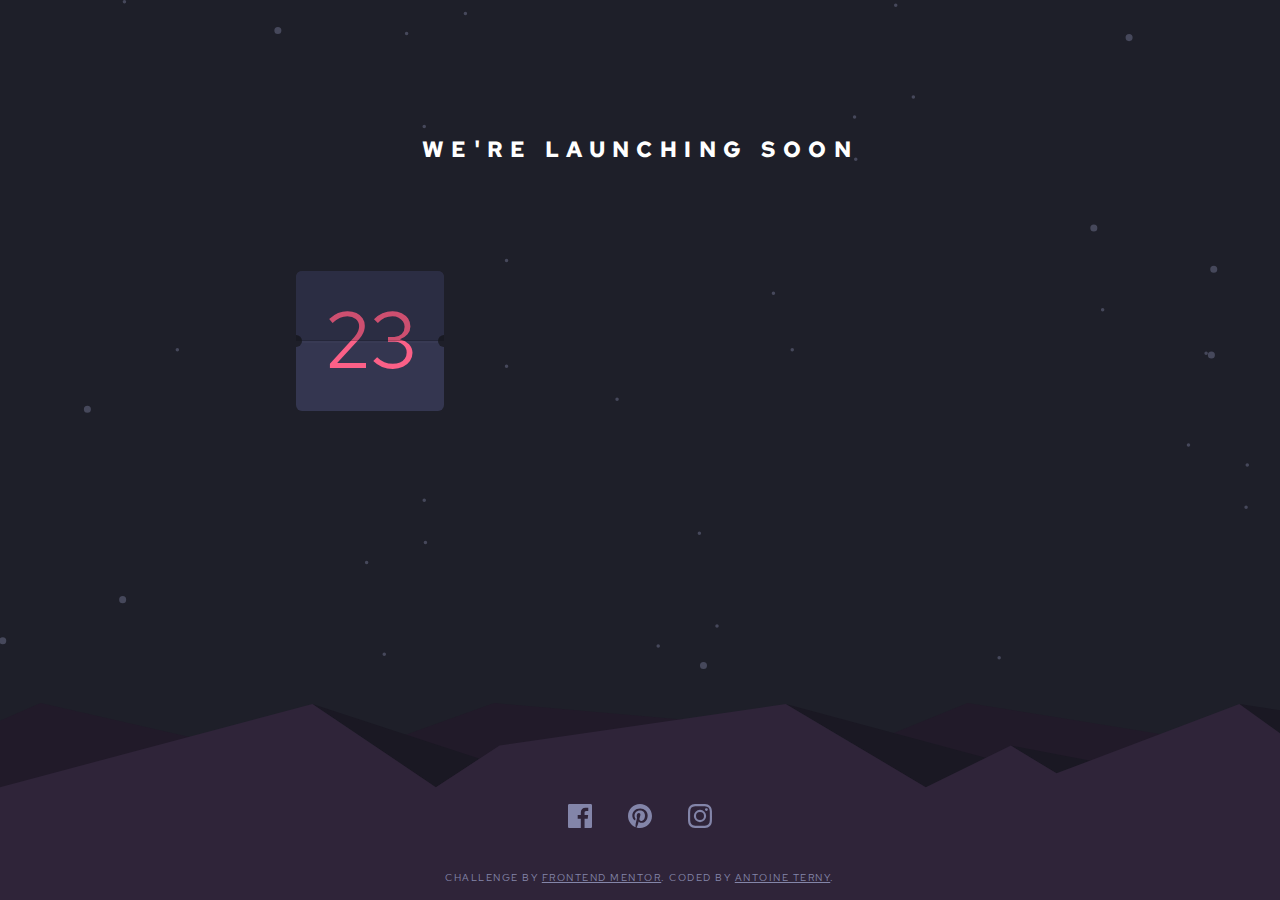
==== index.html @ e1ddec7a "first commit" ====
<!DOCTYPE html>
<html lang="en">
  <head>
    <meta charset="UTF-8" />
    <meta name="viewport" content="width=device-width, initial-scale=1.0" />
    <!-- displays site properly based on user's device -->

    <link rel="icon" type="image/png" sizes="32x32" href="./images/favicon-32x32.png" />

    <title>Frontend Mentor | Launch countdown timer</title>

    <link rel="preconnect" href="https://fonts.gstatic.com" />
    <link
      href="https://fonts.googleapis.com/css2?family=Red+Hat+Text:wght@700&display=swap"
      rel="stylesheet"
    />

    <!-- Feel free to remove these styles or customise in your own stylesheet 👍 -->

    <link rel="stylesheet" href="style.css" />
  </head>
  <body>
    <h1>We're launching soon</h1>
    <div class="countdown">
      <div class="counter">
        <div class="card card-top">
          <div class="card-top overlay"></div>
          <div class="card-top-border"></div>
          <div class="figures">23</div>
        </div>
        <div class="card card-bottom">
          <div class="card-bottom-border"></div>
          <div class="figures">23</div>
        </div>
      </div>
    </div>
    <!-- Days
      Hours
      Minutes
      Seconds -->
    <div class="sky"></div>
    <img src="./images/pattern-hills.svg" alt="" class="hills" />

    <footer>
      <div class="social">
        <a href="#"><img src="./images/icon-facebook.svg" alt="" srcset="" /></a>
        <a href="#"><img src="./images/icon-pinterest.svg" alt="" srcset="" /></a>
        <a href="#"><img src="./images/icon-instagram.svg" alt="" srcset="" /></a>
      </div>
      <div class="attribution">
        Challenge by
        <a href="https://www.frontendmentor.io?ref=challenge" target="_blank">Frontend Mentor</a>.
        Coded by <a href="https://github.com/antoineterny" target="_blank">Antoine Terny</a>.
      </div>
    </footer>
  </body>
</html>
---- style.css ----
/* Color styles */
:root {
  --grayish-blue: rgba(132, 134, 169, 1);
  --soft-red: rgba(251, 96, 135, 1);
  --dark-desaturated-blue: rgba(52, 54, 80, 1);
  --very-dark-blue: rgba(30, 31, 41, 1);
  --mostly-black: rgba(25, 26, 36, 1);
}

*,
*:before,
*:after {
  padding: 0;
  margin: 0;
  box-sizing: border-box;
}

body {
  width: 100%;
  min-height: 100vh;
  background-color: var(--very-dark-blue);
  font-family: "Red Hat Text", sans-serif;
  color: var(--grayish-blue);
  text-align: center;
  text-transform: uppercase;
  position: relative;
}

.sky {
  position: absolute;
  top: 0;
  left: 0;
  width: 100%;
  height: calc(100vh - 231px);
  background-image: url("./images/bg-stars.svg");
  background-size: cover;
  background-position: center;
  z-index: -1;
}

.hills {
  position: absolute;
  bottom: 0;
  left: 0;
  width: 100%;
  height: 197px;
}

footer {
  position: absolute;
  bottom: 0;
  width: 100%;
  height: 96px;
  text-align: center;
  display: flex;
  flex-direction: column;
  justify-content: space-between;
}

.social a {
  margin: 0 16px;
}

.attribution {
  font-size: 10px;
  text-align: center;
  margin-bottom: 16px;
  letter-spacing: 0.15em;
  color: var(--grayish-blue);
}

.attribution a {
  color: var(--grayish-blue);
}

h1 {
  font-size: 22px;
  line-height: 29px;
  text-align: center;
  letter-spacing: 0.34em;
  color: #ffffff;
  padding: 135px 0 107px;
}

.countdown {
  width: 688px;
  height: 140px;
  margin: 0 auto;
  display: flex;
  justify-content: space-between;
  perspective: 1000px;
}

.counter {
  width: 148px;
  height: 140px;
  position: relative;
}

.card {
  width: 100%;
  height: 50%;
  background-color: var(--dark-desaturated-blue);
  position: relative;
  overflow: hidden;
  font-size: 80px;
  letter-spacing: -0.025em;
  color: var(--soft-red);
}

.overlay {
  position: absolute;
  width: 100%;
  height: 100%;
  left: 0;
  top: 0;
  background-color: var(--mostly-black);
  mix-blend-mode: multiply;
  opacity: 0.2;
  z-index: 1;
}

.card-top {
  border-radius: 6px 6px 0px 0px;
}

.card-top .figures {
  transform: translateY(16px);
}

.card-top::before {
  content: "";
  position: absolute;
  left: -6px;
  bottom: -6px;
  background-color: var(--very-dark-blue);
  width: 12px;
  height: 12px;
  border-radius: 50%;
}

.card-top::after {
  content: "";
  position: absolute;
  right: -6px;
  bottom: -6px;
  background-color: var(--very-dark-blue);
  width: 12px;
  height: 12px;
  border-radius: 50%;
}

.card-bottom {
  border-radius: 0px 0px 6px 6px;
}

.card-bottom .figures {
  transform: translateY(-54px);
}

.card-bottom::before {
  content: "";
  position: absolute;
  left: -6px;
  top: -6px;
  background-color: var(--very-dark-blue);
  width: 12px;
  height: 12px;
  border-radius: 50%;
}

.card-bottom::after {
  content: "";
  position: absolute;
  right: -6px;
  top: -6px;
  background-color: var(--very-dark-blue);
  width: 12px;
  height: 12px;
  border-radius: 50%;
}

.card-top-border {
  width: calc(100% - 12px);
  height: 1px;
  position: absolute;
  left: 6px;
  bottom: 0;
  mix-blend-mode: darken;
  background-color: rgba(0, 0, 0, 0.15);
  z-index: 9;
}

.card-bottom-border {
  width: calc(100% - 12px);
  height: 2px;
  position: absolute;
  left: 6px;
  top: 0;
  mix-blend-mode: lighten;
  opacity: 0.66;
  background-color: rgba(255, 255, 255, 0.03);
  z-index: 9;
}
/*# sourceMappingURL=style.css.map */
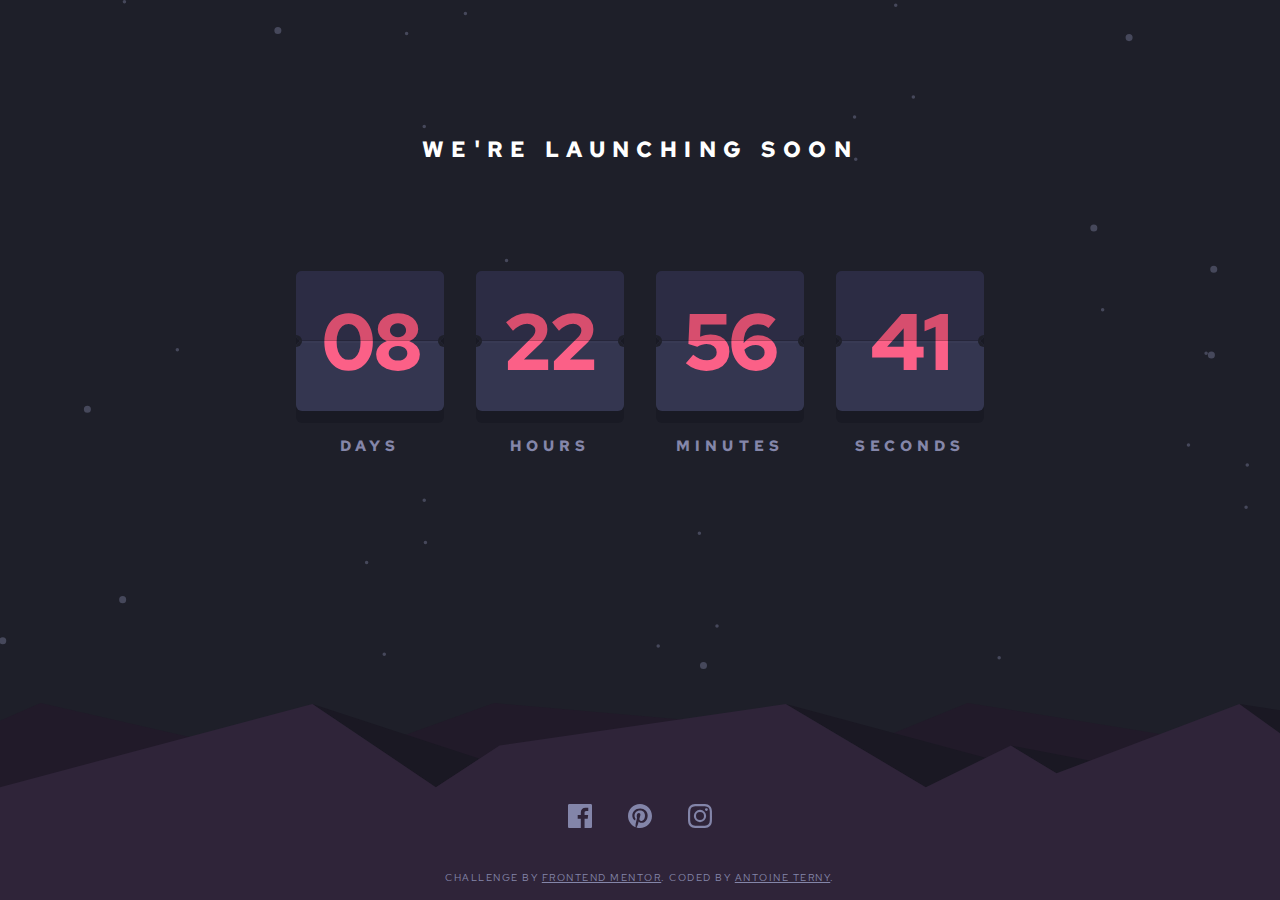
==== commit 1b60bda8: "animation du compteur" ====
--- a/index.html
+++ b/index.html
@@ -22,22 +22,96 @@
   <body>
     <h1>We're launching soon</h1>
     <div class="countdown">
-      <div class="counter">
-        <div class="card card-top">
-          <div class="card-top overlay"></div>
-          <div class="card-top-border"></div>
-          <div class="figures">23</div>
+      <div class="counter" id="days-counter">
+        <div class="card__face top-fixed">
+          <div class="dark-border"></div>
+          <div class="figures-top days-low">07</div>
         </div>
-        <div class="card card-bottom">
-          <div class="card-bottom-border"></div>
-          <div class="figures">23</div>
+        <div class="moving-card">
+          <div class="card__face card__face--front">
+            <div class="dark-border"></div>
+            <div class="figures-top days-high">08</div>
+          </div>
+          <div class="card__face card__face--back">
+            <div class="light-border"></div>
+            <div class="figures-bottom days-low">07</div>
+          </div>
+        </div>
+        <div class="card__face bottom-fixed">
+          <div class="light-border"></div>
+          <div class="figures-bottom days-high">08</div>
+        </div>
+      </div>
+
+      <div class="counter" id="hours-counter">
+        <div class="card__face top-fixed">
+          <div class="dark-border"></div>
+          <div class="figures-top hours-low">21</div>
+        </div>
+        <div class="moving-card">
+          <div class="card__face card__face--front">
+            <div class="dark-border"></div>
+            <div class="figures-top hours-high">22</div>
+          </div>
+          <div class="card__face card__face--back">
+            <div class="light-border"></div>
+            <div class="figures-bottom hours-low">21</div>
+          </div>
+        </div>
+        <div class="card__face bottom-fixed">
+          <div class="light-border"></div>
+          <div class="figures-bottom hours-high">22</div>
+        </div>
+      </div>
+
+      <div class="counter" id="minutes-counter">
+        <div class="card__face top-fixed">
+          <div class="dark-border"></div>
+          <div class="figures-top minutes-low">55</div>
+        </div>
+        <div class="moving-card">
+          <div class="card__face card__face--front">
+            <div class="dark-border"></div>
+            <div class="figures-top minutes-high">56</div>
+          </div>
+          <div class="card__face card__face--back">
+            <div class="light-border"></div>
+            <div class="figures-bottom minutes-low">55</div>
+          </div>
+        </div>
+        <div class="card__face bottom-fixed">
+          <div class="light-border"></div>
+          <div class="figures-bottom minutes-high">56</div>
+        </div>
+      </div>
+
+      <div class="counter" id="seconds-counter">
+        <div class="card__face top-fixed">
+          <div class="dark-border"></div>
+          <div class="figures-top seconds-low">40</div>
+        </div>
+        <div class="moving-card">
+          <div class="card__face card__face--front">
+            <div class="dark-border"></div>
+            <div class="figures-top seconds-high">41</div>
+          </div>
+          <div class="card__face card__face--back">
+            <div class="light-border"></div>
+            <div class="figures-bottom seconds-low">40</div>
+          </div>
+        </div>
+        <div class="card__face bottom-fixed">
+          <div class="light-border"></div>
+          <div class="figures-bottom seconds-high">41</div>
         </div>
       </div>
     </div>
-    <!-- Days
-      Hours
-      Minutes
-      Seconds -->
+    <div class="legend">
+      <h5>Days</h5>
+      <h5>Hours</h5>
+      <h5>Minutes</h5>
+      <h5>Seconds</h5>
+    </div>
     <div class="sky"></div>
     <img src="./images/pattern-hills.svg" alt="" class="hills" />
 
@@ -53,5 +127,12 @@
         Coded by <a href="https://github.com/antoineterny" target="_blank">Antoine Terny</a>.
       </div>
     </footer>
+
+    <script>
+      const movingCards = document.querySelectorAll(".moving-card")
+      document.querySelector("body").onclick = () =>
+        movingCards.forEach(card => card.classList.toggle("flip"))
+    </script>
+    <script src="app.js"></script>
   </body>
 </html>
--- a/style.css
+++ b/style.css
@@ -2,7 +2,9 @@
 :root {
   --grayish-blue: rgba(132, 134, 169, 1);
   --soft-red: rgba(251, 96, 135, 1);
+  --soft-red-d: #d74e6e;
   --dark-desaturated-blue: rgba(52, 54, 80, 1);
+  --dark-desaturated-blue-d: #2c2c44;
   --very-dark-blue: rgba(30, 31, 41, 1);
   --mostly-black: rgba(25, 26, 36, 1);
 }
@@ -93,94 +95,32 @@
 
 .counter {
   width: 148px;
-  height: 140px;
+  height: 70px;
   position: relative;
 }
 
-.card {
-  width: 100%;
-  height: 50%;
+.card__face {
+  position: absolute;
+  width: 148px;
+  height: 70px;
+  border-radius: 6px;
   background-color: var(--dark-desaturated-blue);
-  position: relative;
+  color: var(--soft-red);
+  line-height: 130px;
+  letter-spacing: -0.025em;
+  text-align: center;
+  font-weight: bold;
+  font-size: 80px;
+  backface-visibility: hidden;
   overflow: hidden;
-  font-size: 80px;
-  letter-spacing: -0.025em;
-  color: var(--soft-red);
-}
-
-.overlay {
-  position: absolute;
-  width: 100%;
-  height: 100%;
-  left: 0;
-  top: 0;
-  background-color: var(--mostly-black);
-  mix-blend-mode: multiply;
-  opacity: 0.2;
-  z-index: 1;
-}
-
-.card-top {
-  border-radius: 6px 6px 0px 0px;
-}
-
-.card-top .figures {
-  transform: translateY(16px);
-}
-
-.card-top::before {
-  content: "";
-  position: absolute;
-  left: -6px;
-  bottom: -6px;
-  background-color: var(--very-dark-blue);
-  width: 12px;
-  height: 12px;
-  border-radius: 50%;
-}
-
-.card-top::after {
-  content: "";
-  position: absolute;
-  right: -6px;
-  bottom: -6px;
-  background-color: var(--very-dark-blue);
-  width: 12px;
-  height: 12px;
-  border-radius: 50%;
-}
-
-.card-bottom {
-  border-radius: 0px 0px 6px 6px;
-}
-
-.card-bottom .figures {
-  transform: translateY(-54px);
-}
-
-.card-bottom::before {
-  content: "";
-  position: absolute;
-  left: -6px;
-  top: -6px;
-  background-color: var(--very-dark-blue);
-  width: 12px;
-  height: 12px;
-  border-radius: 50%;
-}
-
-.card-bottom::after {
-  content: "";
-  position: absolute;
-  right: -6px;
-  top: -6px;
-  background-color: var(--very-dark-blue);
-  width: 12px;
-  height: 12px;
-  border-radius: 50%;
-}
-
-.card-top-border {
+}
+
+.top-fixed,
+.bottom-fixed {
+  filter: drop-shadow(0 12px 0 var(--mostly-black));
+}
+
+.dark-border {
   width: calc(100% - 12px);
   height: 1px;
   position: absolute;
@@ -191,7 +131,7 @@
   z-index: 9;
 }
 
-.card-bottom-border {
+.light-border {
   width: calc(100% - 12px);
   height: 2px;
   position: absolute;
@@ -200,6 +140,120 @@
   mix-blend-mode: lighten;
   opacity: 0.66;
   background-color: rgba(255, 255, 255, 0.03);
-  z-index: 9;
+  z-index: 1;
+}
+
+.top-fixed,
+.card__face--front {
+  background-color: var(--dark-desaturated-blue-d);
+  color: var(--soft-red-d);
+}
+
+.top-fixed::before,
+.card__face--front::before {
+  content: "";
+  position: absolute;
+  left: -6px;
+  bottom: -6px;
+  background-color: var(--very-dark-blue);
+  width: 12px;
+  height: 12px;
+  border-radius: 50%;
+  z-index: 2;
+}
+
+.top-fixed::after,
+.card__face--front::after {
+  content: "";
+  position: absolute;
+  right: -6px;
+  bottom: -6px;
+  background-color: var(--very-dark-blue);
+  width: 12px;
+  height: 12px;
+  border-radius: 50%;
+  z-index: 2;
+}
+
+.bottom-fixed::before,
+.card__face--back::before {
+  content: "";
+  position: absolute;
+  left: -6px;
+  top: -6px;
+  background-color: var(--very-dark-blue);
+  width: 12px;
+  height: 12px;
+  border-radius: 50%;
+  z-index: 2;
+}
+
+.bottom-fixed::after,
+.card__face--back::after {
+  content: "";
+  position: absolute;
+  right: -6px;
+  top: -6px;
+  background-color: var(--very-dark-blue);
+  width: 12px;
+  height: 12px;
+  border-radius: 50%;
+  z-index: 2;
+}
+
+.figures-top {
+  transform: translateY(6px);
+}
+
+.card__face--back {
+  transform: rotateX(180deg);
+}
+
+.figures-bottom {
+  transform: translateY(-64px);
+}
+
+.top-fixed {
+  position: absolute;
+  width: 148px;
+  height: 70px;
+}
+
+.bottom-fixed {
+  width: 148px;
+  height: 70px;
+  z-index: 0;
+}
+
+.moving-card {
+  width: 148px;
+  height: 70px;
+  transform-style: preserve-3d;
+  position: relative;
+  transform-origin: bottom;
+  z-index: 1;
+}
+
+.moving-card.flip {
+  transition: transform 0.5s cubic-bezier(0.8, 0, 1, 0.8);
+  transform: rotateX(-180deg);
+}
+
+.legend {
+  width: 688px;
+  margin: 25px auto;
+  display: flex;
+  justify-content: space-between;
+  align-items: center;
+}
+
+.legend h5 {
+  width: 148px;
+  text-align: center;
+  font-weight: bold;
+  font-size: 15px;
+  line-height: 20px;
+  text-align: center;
+  letter-spacing: 0.34em;
 }
 /*# sourceMappingURL=style.css.map */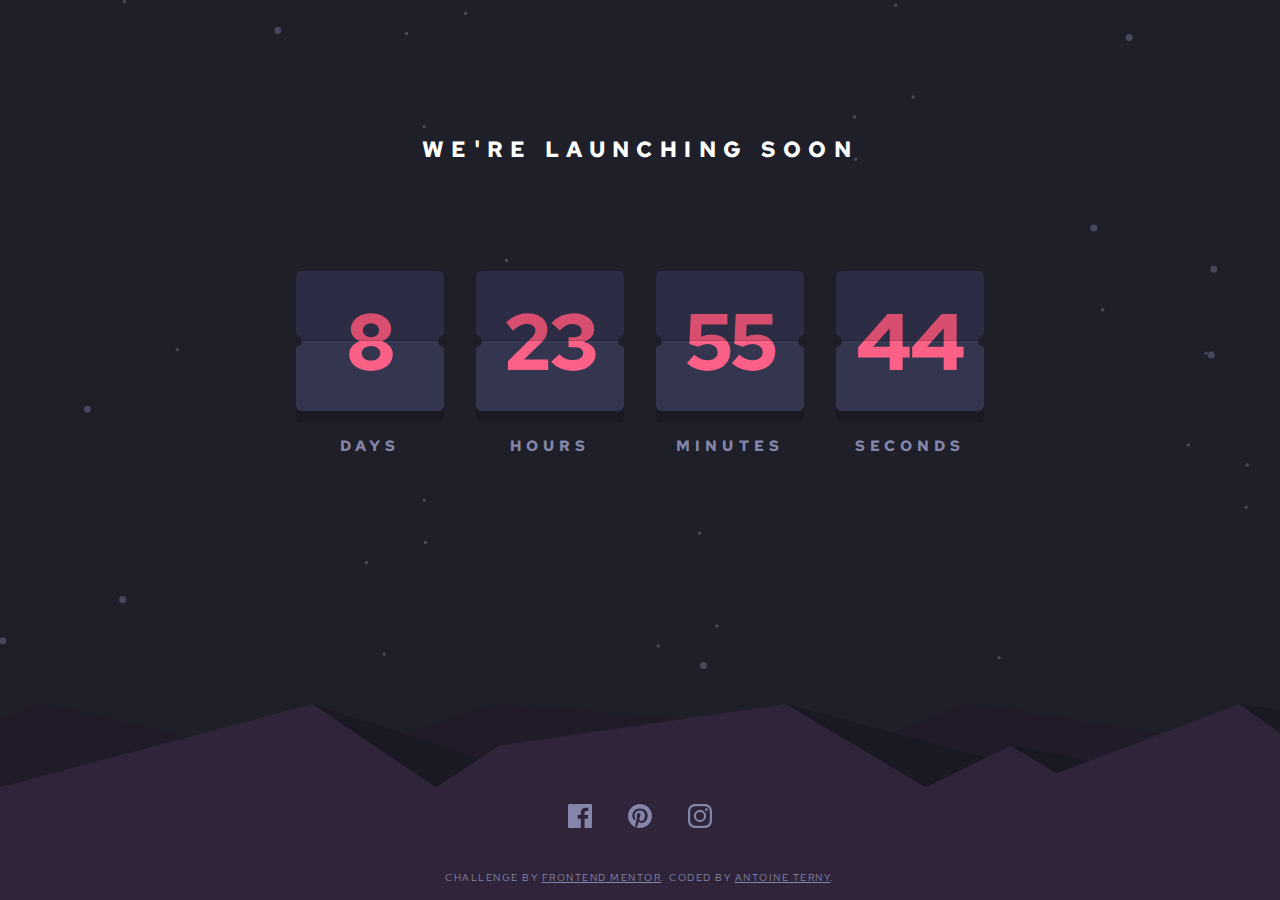
==== commit 913ae754: "logique terminée" ====
--- a/index.html
+++ b/index.html
@@ -25,84 +25,84 @@
       <div class="counter" id="days-counter">
         <div class="card__face top-fixed">
           <div class="dark-border"></div>
-          <div class="figures-top days-low">07</div>
+          <div class="figures-top days-low">--</div>
         </div>
         <div class="moving-card">
           <div class="card__face card__face--front">
             <div class="dark-border"></div>
-            <div class="figures-top days-high">08</div>
+            <div class="figures-top days-high">--</div>
           </div>
           <div class="card__face card__face--back">
             <div class="light-border"></div>
-            <div class="figures-bottom days-low">07</div>
+            <div class="figures-bottom days-low">--</div>
           </div>
         </div>
         <div class="card__face bottom-fixed">
           <div class="light-border"></div>
-          <div class="figures-bottom days-high">08</div>
+          <div class="figures-bottom days-high">--</div>
         </div>
       </div>
 
       <div class="counter" id="hours-counter">
         <div class="card__face top-fixed">
           <div class="dark-border"></div>
-          <div class="figures-top hours-low">21</div>
+          <div class="figures-top hours-low">--</div>
         </div>
         <div class="moving-card">
           <div class="card__face card__face--front">
             <div class="dark-border"></div>
-            <div class="figures-top hours-high">22</div>
+            <div class="figures-top hours-high">--</div>
           </div>
           <div class="card__face card__face--back">
             <div class="light-border"></div>
-            <div class="figures-bottom hours-low">21</div>
+            <div class="figures-bottom hours-low">--</div>
           </div>
         </div>
         <div class="card__face bottom-fixed">
           <div class="light-border"></div>
-          <div class="figures-bottom hours-high">22</div>
+          <div class="figures-bottom hours-high">--</div>
         </div>
       </div>
 
       <div class="counter" id="minutes-counter">
         <div class="card__face top-fixed">
           <div class="dark-border"></div>
-          <div class="figures-top minutes-low">55</div>
+          <div class="figures-top minutes-low">--</div>
         </div>
         <div class="moving-card">
           <div class="card__face card__face--front">
             <div class="dark-border"></div>
-            <div class="figures-top minutes-high">56</div>
+            <div class="figures-top minutes-high">--</div>
           </div>
           <div class="card__face card__face--back">
             <div class="light-border"></div>
-            <div class="figures-bottom minutes-low">55</div>
+            <div class="figures-bottom minutes-low">--</div>
           </div>
         </div>
         <div class="card__face bottom-fixed">
           <div class="light-border"></div>
-          <div class="figures-bottom minutes-high">56</div>
+          <div class="figures-bottom minutes-high">--</div>
         </div>
       </div>
 
       <div class="counter" id="seconds-counter">
         <div class="card__face top-fixed">
           <div class="dark-border"></div>
-          <div class="figures-top seconds-low">40</div>
+          <div class="figures-top seconds-low">--</div>
         </div>
         <div class="moving-card">
           <div class="card__face card__face--front">
             <div class="dark-border"></div>
-            <div class="figures-top seconds-high">41</div>
+            <div class="figures-top seconds-high">--</div>
           </div>
           <div class="card__face card__face--back">
             <div class="light-border"></div>
-            <div class="figures-bottom seconds-low">40</div>
+            <div class="figures-bottom seconds-low">--</div>
           </div>
         </div>
         <div class="card__face bottom-fixed">
           <div class="light-border"></div>
-          <div class="figures-bottom seconds-high">41</div>
+          <div class="figures-bottom seconds-high">--</div>
         </div>
       </div>
     </div>
--- a/style.css
+++ b/style.css
@@ -14,7 +14,8 @@
 *:after {
   padding: 0;
   margin: 0;
-  box-sizing: border-box;
+  -webkit-box-sizing: border-box;
+          box-sizing: border-box;
 }
 
 body {
@@ -54,9 +55,16 @@
   width: 100%;
   height: 96px;
   text-align: center;
+  display: -webkit-box;
+  display: -ms-flexbox;
   display: flex;
-  flex-direction: column;
-  justify-content: space-between;
+  -webkit-box-orient: vertical;
+  -webkit-box-direction: normal;
+      -ms-flex-direction: column;
+          flex-direction: column;
+  -webkit-box-pack: justify;
+      -ms-flex-pack: justify;
+          justify-content: space-between;
 }
 
 .social a {
@@ -88,9 +96,14 @@
   width: 688px;
   height: 140px;
   margin: 0 auto;
+  display: -webkit-box;
+  display: -ms-flexbox;
   display: flex;
-  justify-content: space-between;
-  perspective: 1000px;
+  -webkit-box-pack: justify;
+      -ms-flex-pack: justify;
+          justify-content: space-between;
+  -webkit-perspective: 1000px;
+          perspective: 1000px;
 }
 
 .counter {
@@ -111,13 +124,15 @@
   text-align: center;
   font-weight: bold;
   font-size: 80px;
+  -webkit-backface-visibility: hidden;
   backface-visibility: hidden;
   overflow: hidden;
 }
 
 .top-fixed,
 .bottom-fixed {
-  filter: drop-shadow(0 12px 0 var(--mostly-black));
+  -webkit-filter: drop-shadow(0 12px 0 var(--mostly-black));
+          filter: drop-shadow(0 12px 0 var(--mostly-black));
 }
 
 .dark-border {
@@ -202,15 +217,18 @@
 }
 
 .figures-top {
-  transform: translateY(6px);
+  -webkit-transform: translateY(6px);
+          transform: translateY(6px);
 }
 
 .card__face--back {
-  transform: rotateX(180deg);
+  -webkit-transform: rotateX(180deg);
+          transform: rotateX(180deg);
 }
 
 .figures-bottom {
-  transform: translateY(-64px);
+  -webkit-transform: translateY(-64px);
+          transform: translateY(-64px);
 }
 
 .top-fixed {
@@ -228,23 +246,35 @@
 .moving-card {
   width: 148px;
   height: 70px;
-  transform-style: preserve-3d;
+  -webkit-transform-style: preserve-3d;
+          transform-style: preserve-3d;
   position: relative;
-  transform-origin: bottom;
+  -webkit-transform-origin: bottom;
+          transform-origin: bottom;
   z-index: 1;
 }
 
 .moving-card.flip {
-  transition: transform 0.5s cubic-bezier(0.8, 0, 1, 0.8);
-  transform: rotateX(-180deg);
+  -webkit-transition: -webkit-transform 0.6s cubic-bezier(0.8, 0, 1, 0.8);
+  transition: -webkit-transform 0.6s cubic-bezier(0.8, 0, 1, 0.8);
+  transition: transform 0.6s cubic-bezier(0.8, 0, 1, 0.8);
+  transition: transform 0.6s cubic-bezier(0.8, 0, 1, 0.8), -webkit-transform 0.6s cubic-bezier(0.8, 0, 1, 0.8);
+  -webkit-transform: rotateX(-180deg);
+          transform: rotateX(-180deg);
 }
 
 .legend {
   width: 688px;
   margin: 25px auto;
+  display: -webkit-box;
+  display: -ms-flexbox;
   display: flex;
-  justify-content: space-between;
-  align-items: center;
+  -webkit-box-pack: justify;
+      -ms-flex-pack: justify;
+          justify-content: space-between;
+  -webkit-box-align: center;
+      -ms-flex-align: center;
+          align-items: center;
 }
 
 .legend h5 {
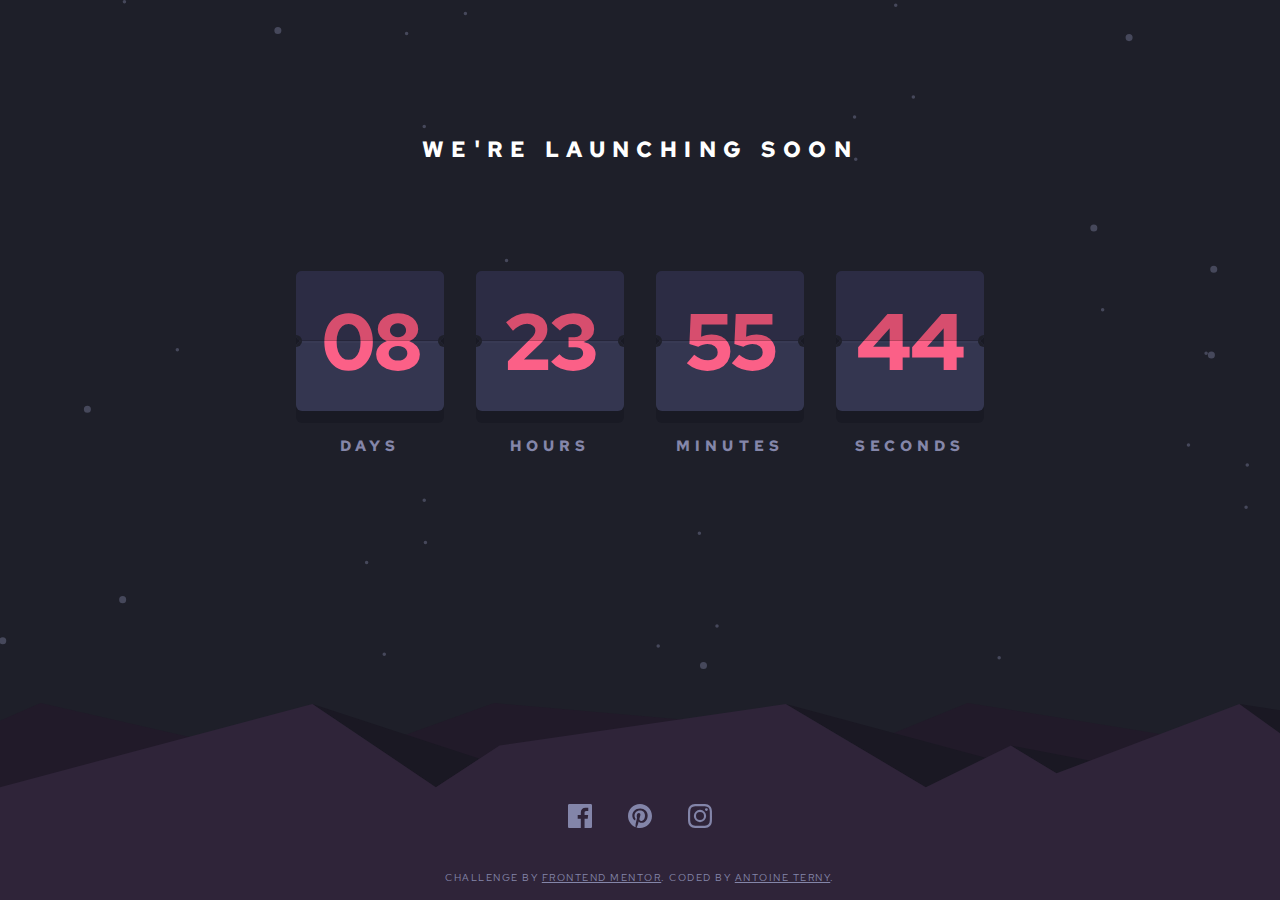
==== commit 37979781: "reste à faire le responsive" ====
--- a/index.html
+++ b/index.html
@@ -46,63 +46,63 @@
       <div class="counter" id="hours-counter">
         <div class="card__face top-fixed">
           <div class="dark-border"></div>
-          <div class="figures-top hours-low">--</div>
+          <div class="figures-top hours-low">21</div>
         </div>
         <div class="moving-card">
           <div class="card__face card__face--front">
             <div class="dark-border"></div>
-            <div class="figures-top hours-high">--</div>
+            <div class="figures-top hours-high">22</div>
           </div>
           <div class="card__face card__face--back">
             <div class="light-border"></div>
-            <div class="figures-bottom hours-low">--</div>
+            <div class="figures-bottom hours-low">21</div>
           </div>
         </div>
         <div class="card__face bottom-fixed">
           <div class="light-border"></div>
-          <div class="figures-bottom hours-high">--</div>
+          <div class="figures-bottom hours-high">22</div>
         </div>
       </div>
 
       <div class="counter" id="minutes-counter">
         <div class="card__face top-fixed">
           <div class="dark-border"></div>
-          <div class="figures-top minutes-low">--</div>
+          <div class="figures-top minutes-low">0</div>
         </div>
         <div class="moving-card">
           <div class="card__face card__face--front">
             <div class="dark-border"></div>
-            <div class="figures-top minutes-high">--</div>
+            <div class="figures-top minutes-high">1</div>
           </div>
           <div class="card__face card__face--back">
             <div class="light-border"></div>
-            <div class="figures-bottom minutes-low">--</div>
+            <div class="figures-bottom minutes-low">0</div>
           </div>
         </div>
         <div class="card__face bottom-fixed">
           <div class="light-border"></div>
-          <div class="figures-bottom minutes-high">--</div>
+          <div class="figures-bottom minutes-high">1</div>
         </div>
       </div>
 
       <div class="counter" id="seconds-counter">
         <div class="card__face top-fixed">
           <div class="dark-border"></div>
-          <div class="figures-top seconds-low">--</div>
+          <div class="figures-top seconds-low">04</div>
         </div>
         <div class="moving-card">
           <div class="card__face card__face--front">
             <div class="dark-border"></div>
-            <div class="figures-top seconds-high">--</div>
+            <div class="figures-top seconds-high">05</div>
           </div>
           <div class="card__face card__face--back">
             <div class="light-border"></div>
-            <div class="figures-bottom seconds-low">--</div>
+            <div class="figures-bottom seconds-low">04</div>
           </div>
         </div>
         <div class="card__face bottom-fixed">
           <div class="light-border"></div>
-          <div class="figures-bottom seconds-high">--</div>
+          <div class="figures-bottom seconds-high">05</div>
         </div>
       </div>
     </div>
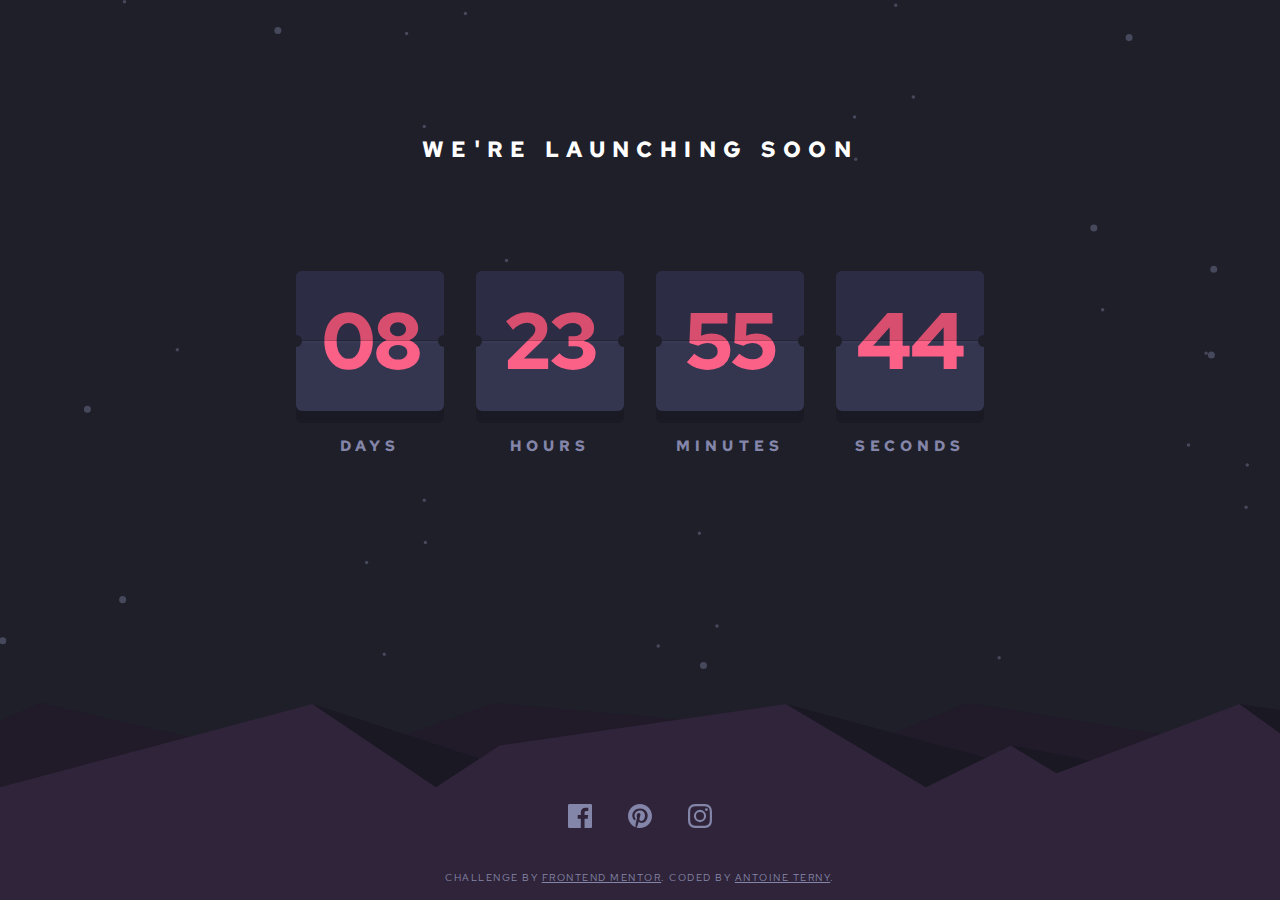
==== commit 759df81e: "fini" ====
--- a/index.html
+++ b/index.html
@@ -25,21 +25,21 @@
       <div class="counter" id="days-counter">
         <div class="card__face top-fixed">
           <div class="dark-border"></div>
-          <div class="figures-top days-low">--</div>
+          <div class="figures-top days-low">07</div>
         </div>
         <div class="moving-card">
           <div class="card__face card__face--front">
             <div class="dark-border"></div>
-            <div class="figures-top days-high">--</div>
+            <div class="figures-top days-high">08</div>
           </div>
           <div class="card__face card__face--back">
             <div class="light-border"></div>
-            <div class="figures-bottom days-low">--</div>
+            <div class="figures-bottom days-low"></div>
           </div>
         </div>
         <div class="card__face bottom-fixed">
           <div class="light-border"></div>
-          <div class="figures-bottom days-high">--</div>
+          <div class="figures-bottom days-high">08</div>
         </div>
       </div>
 
@@ -55,7 +55,7 @@
           </div>
           <div class="card__face card__face--back">
             <div class="light-border"></div>
-            <div class="figures-bottom hours-low">21</div>
+            <div class="figures-bottom hours-low"></div>
           </div>
         </div>
         <div class="card__face bottom-fixed">
@@ -76,7 +76,7 @@
           </div>
           <div class="card__face card__face--back">
             <div class="light-border"></div>
-            <div class="figures-bottom minutes-low">0</div>
+            <div class="figures-bottom minutes-low"></div>
           </div>
         </div>
         <div class="card__face bottom-fixed">
@@ -97,7 +97,7 @@
           </div>
           <div class="card__face card__face--back">
             <div class="light-border"></div>
-            <div class="figures-bottom seconds-low">04</div>
+            <div class="figures-bottom seconds-low"></div>
           </div>
         </div>
         <div class="card__face bottom-fixed">
@@ -128,11 +128,11 @@
       </div>
     </footer>
 
-    <script>
+    <!-- <script>
       const movingCards = document.querySelectorAll(".moving-card")
       document.querySelector("body").onclick = () =>
         movingCards.forEach(card => card.classList.toggle("flip"))
-    </script>
+    </script> -->
     <script src="app.js"></script>
   </body>
 </html>
--- a/style.css
+++ b/style.css
@@ -14,13 +14,13 @@
 *:after {
   padding: 0;
   margin: 0;
-  -webkit-box-sizing: border-box;
-          box-sizing: border-box;
+  box-sizing: border-box;
 }
 
 body {
   width: 100%;
   min-height: 100vh;
+  min-width: 375px;
   background-color: var(--very-dark-blue);
   font-family: "Red Hat Text", sans-serif;
   color: var(--grayish-blue);
@@ -55,16 +55,9 @@
   width: 100%;
   height: 96px;
   text-align: center;
-  display: -webkit-box;
-  display: -ms-flexbox;
   display: flex;
-  -webkit-box-orient: vertical;
-  -webkit-box-direction: normal;
-      -ms-flex-direction: column;
-          flex-direction: column;
-  -webkit-box-pack: justify;
-      -ms-flex-pack: justify;
-          justify-content: space-between;
+  flex-direction: column;
+  justify-content: space-between;
 }
 
 .social a {
@@ -96,14 +89,9 @@
   width: 688px;
   height: 140px;
   margin: 0 auto;
-  display: -webkit-box;
-  display: -ms-flexbox;
   display: flex;
-  -webkit-box-pack: justify;
-      -ms-flex-pack: justify;
-          justify-content: space-between;
-  -webkit-perspective: 1000px;
-          perspective: 1000px;
+  justify-content: space-between;
+  perspective: 1000px;
 }
 
 .counter {
@@ -114,25 +102,22 @@
 
 .card__face {
   position: absolute;
-  width: 148px;
-  height: 70px;
-  border-radius: 6px;
+  width: 100%;
+  height: 100%;
   background-color: var(--dark-desaturated-blue);
   color: var(--soft-red);
-  line-height: 130px;
+  line-height: 140px;
   letter-spacing: -0.025em;
   text-align: center;
   font-weight: bold;
   font-size: 80px;
-  -webkit-backface-visibility: hidden;
   backface-visibility: hidden;
   overflow: hidden;
 }
 
 .top-fixed,
 .bottom-fixed {
-  -webkit-filter: drop-shadow(0 12px 0 var(--mostly-black));
-          filter: drop-shadow(0 12px 0 var(--mostly-black));
+  filter: drop-shadow(0 12px 0 var(--mostly-black));
 }
 
 .dark-border {
@@ -162,6 +147,7 @@
 .card__face--front {
   background-color: var(--dark-desaturated-blue-d);
   color: var(--soft-red-d);
+  border-radius: 6px 6px 0 0;
 }
 
 .top-fixed::before,
@@ -190,6 +176,11 @@
   z-index: 2;
 }
 
+.bottom-fixed,
+.card__face--back {
+  border-radius: 0 0 6px 6px;
+}
+
 .bottom-fixed::before,
 .card__face--back::before {
   content: "";
@@ -216,65 +207,46 @@
   z-index: 2;
 }
 
-.figures-top {
-  -webkit-transform: translateY(6px);
-          transform: translateY(6px);
-}
-
 .card__face--back {
-  -webkit-transform: rotateX(180deg);
-          transform: rotateX(180deg);
+  transform: rotateX(180deg);
 }
 
 .figures-bottom {
-  -webkit-transform: translateY(-64px);
-          transform: translateY(-64px);
+  transform: translateY(-70px);
 }
 
 .top-fixed {
   position: absolute;
-  width: 148px;
-  height: 70px;
+  width: 100%;
+  height: 100%;
 }
 
 .bottom-fixed {
-  width: 148px;
-  height: 70px;
+  width: 100%;
+  height: 100%;
   z-index: 0;
 }
 
 .moving-card {
-  width: 148px;
-  height: 70px;
-  -webkit-transform-style: preserve-3d;
-          transform-style: preserve-3d;
+  width: 100%;
+  height: 100%;
+  transform-style: preserve-3d;
   position: relative;
-  -webkit-transform-origin: bottom;
-          transform-origin: bottom;
+  transform-origin: bottom;
   z-index: 1;
 }
 
 .moving-card.flip {
-  -webkit-transition: -webkit-transform 0.6s cubic-bezier(0.8, 0, 1, 0.8);
-  transition: -webkit-transform 0.6s cubic-bezier(0.8, 0, 1, 0.8);
-  transition: transform 0.6s cubic-bezier(0.8, 0, 1, 0.8);
-  transition: transform 0.6s cubic-bezier(0.8, 0, 1, 0.8), -webkit-transform 0.6s cubic-bezier(0.8, 0, 1, 0.8);
-  -webkit-transform: rotateX(-180deg);
-          transform: rotateX(-180deg);
+  transition: transform 0.6s cubic-bezier(0.8, 0, 1, 0.3);
+  transform: rotateX(-180deg);
 }
 
 .legend {
   width: 688px;
   margin: 25px auto;
-  display: -webkit-box;
-  display: -ms-flexbox;
   display: flex;
-  -webkit-box-pack: justify;
-      -ms-flex-pack: justify;
-          justify-content: space-between;
-  -webkit-box-align: center;
-      -ms-flex-align: center;
-          align-items: center;
+  justify-content: space-between;
+  align-items: center;
 }
 
 .legend h5 {
@@ -286,4 +258,80 @@
   text-align: center;
   letter-spacing: 0.34em;
 }
+
+@media (max-width: 800px) {
+  h1 {
+    font-size: 18px;
+    line-height: 24px;
+    text-align: center;
+    letter-spacing: 0.34em;
+    padding: 142px 42px 54px;
+  }
+  .countdown {
+    width: 327px;
+    height: 70px;
+    perspective: 600px;
+  }
+  .counter {
+    width: 66px;
+    height: 35px;
+  }
+  .card__face {
+    line-height: 70px;
+    font-size: 36px;
+  }
+  .figures-bottom {
+    transform: translateY(-35px);
+  }
+  .dark-border {
+    width: calc(100% - 6px);
+    left: 3px;
+  }
+  .light-border {
+    width: calc(100% - 6px);
+    left: 3px;
+  }
+  .top-fixed::before,
+  .card__face--front::before {
+    content: "";
+    left: -3px;
+    bottom: -3px;
+    width: 6px;
+    height: 6px;
+  }
+  .top-fixed::after,
+  .card__face--front::after {
+    content: "";
+    right: -3px;
+    bottom: -3px;
+    width: 6px;
+    height: 6px;
+  }
+  .bottom-fixed::before,
+  .card__face--back::before {
+    content: "";
+    left: -3px;
+    top: -3px;
+    width: 6px;
+    height: 6px;
+  }
+  .bottom-fixed::after,
+  .card__face--back::after {
+    content: "";
+    right: -3px;
+    top: -3px;
+    width: 6px;
+    height: 6px;
+  }
+  .legend {
+    width: 327px;
+    margin: 13px auto;
+  }
+  .legend h5 {
+    width: 71px;
+    font-size: 7px;
+    line-height: 20px;
+    letter-spacing: 0.42em;
+  }
+}
 /*# sourceMappingURL=style.css.map */